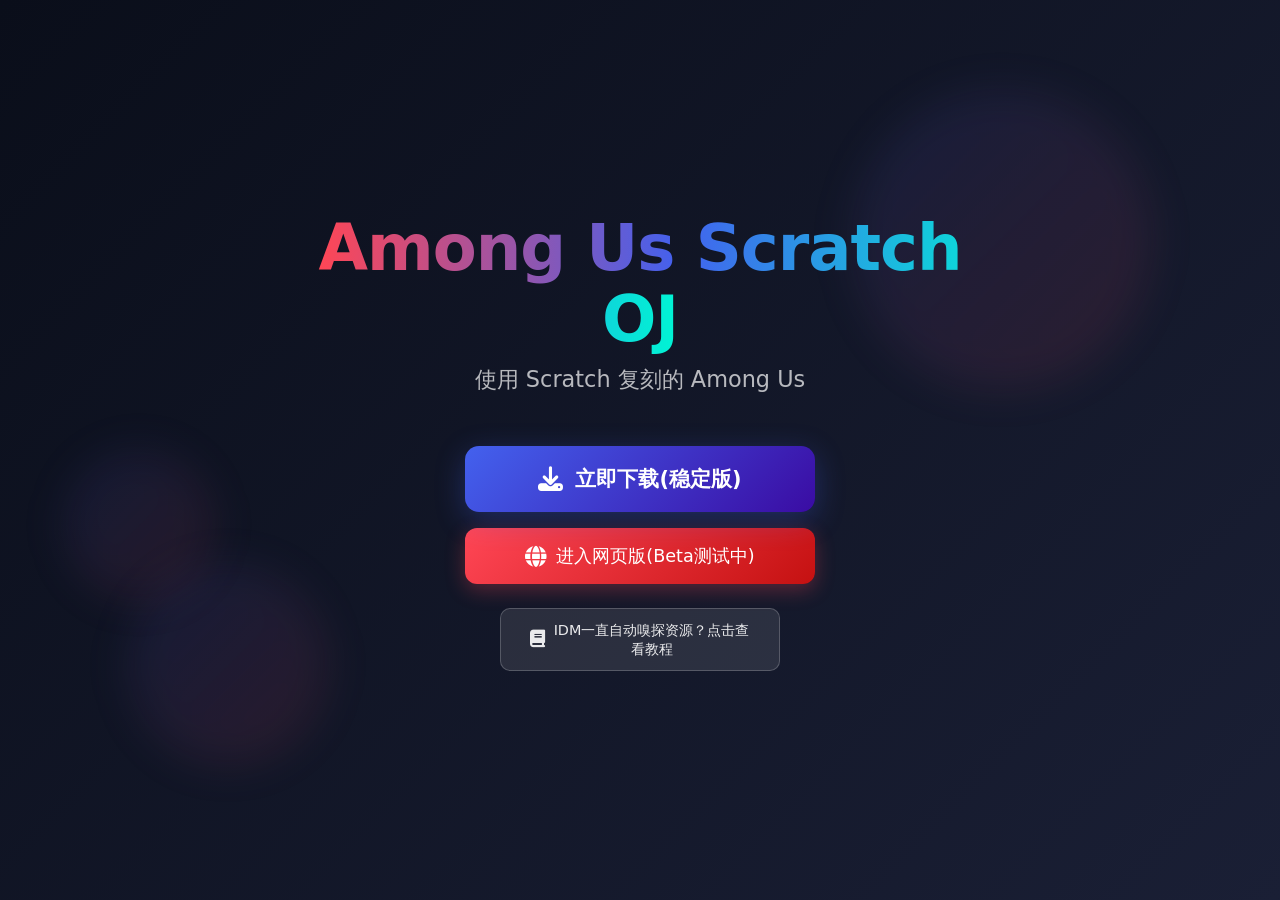
==== index.html @ cac551b1 "Update index.html" ====
<!DOCTYPE html>
<html lang="zh-CN">
<head>
    <meta charset="UTF-8">
    <meta name="viewport" content="width=device-width, initial-scale=1.0">
    <title>Among Us Scratch OJ</title>
    <link rel="stylesheet" href="https://cdnjs.cloudflare.com/ajax/libs/font-awesome/6.4.0/css/all.min.css">
    <style>
        * {
            margin: 0;
            padding: 0;
            box-sizing: border-box;
        }
        
        body {
            font-family: 'Segoe UI', system-ui, -apple-system, sans-serif;
            background: linear-gradient(135deg, #0a0e1a 0%, #1a1f35 100%);
            color: white;
            min-height: 100vh;
            display: flex;
            align-items: center;
            justify-content: center;
            overflow-x: hidden;
        }
        
        .container {
            text-align: center;
            max-width: 800px;
            padding: 3rem 2rem;
            position: relative;
            z-index: 2;
        }
        
        .title-container {
            margin-bottom: 3rem;
        }
        
        h1 {
            font-size: 4rem;
            font-weight: 800;
            margin-bottom: 0.5rem;
            letter-spacing: -1px;
            line-height: 1.1;
        }
        
        .title-gradient {
            background: linear-gradient(90deg, #ff4655 0%, #4361ee 50%, #00f5d4 100%);
            -webkit-background-clip: text;
            -webkit-text-fill-color: transparent;
            background-clip: text;
        }
        
        .subtitle {
            font-size: 1.4rem;
            color: rgba(255, 255, 255, 0.7);
            font-weight: 300;
            max-width: 600px;
            margin: 0 auto;
            line-height: 1.6;
        }
        
        .download-section {
            margin-top: 3rem;
        }
        
        .buttons-container {
            display: flex;
            flex-direction: column;
            align-items: center;
            gap: 1rem;
            margin-bottom: 1rem;
        }
        
        .download-btn {
            display: inline-flex;
            align-items: center;
            justify-content: center;
            gap: 12px;
            background: linear-gradient(135deg, #4361ee 0%, #3a0ca3 100%);
            color: white;
            font-size: 1.3rem;
            font-weight: 600;
            padding: 1.2rem 3rem;
            border-radius: 14px;
            text-decoration: none;
            transition: all 0.3s cubic-bezier(0.4, 0, 0.2, 1);
            box-shadow: 0 8px 30px rgba(67, 97, 238, 0.3);
            border: none;
            cursor: pointer;
            position: relative;
            overflow: hidden;
            width: 100%;
            max-width: 350px;
        }
        
        .download-btn:hover {
            transform: translateY(-3px);
            box-shadow: 0 15px 40px rgba(67, 97, 238, 0.5);
            background: linear-gradient(135deg, #4a6eff 0%, #4a0fb5 100%);
        }
        
        .download-btn:active {
            transform: translateY(0);
        }
        
        .web-btn {
            display: inline-flex;
            align-items: center;
            justify-content: center;
            gap: 10px;
            background: linear-gradient(135deg, #ff4655 0%, #c51111 100%);
            color: white;
            font-size: 1.1rem;
            font-weight: 500;
            padding: 1rem 2.5rem;
            border-radius: 12px;
            text-decoration: none;
            transition: all 0.3s cubic-bezier(0.4, 0, 0.2, 1);
            border: none;
            cursor: pointer;
            width: 100%;
            max-width: 350px;
            box-shadow: 0 6px 20px rgba(255, 70, 85, 0.3);
        }
        
        .web-btn:hover {
            transform: translateY(-2px);
            box-shadow: 0 12px 30px rgba(255, 70, 85, 0.5);
            background: linear-gradient(135deg, #ff5c6a 0%, #d52121 100%);
        }
        
        .web-btn:active {
            transform: translateY(0);
        }
        
        .tutorial-btn {
            display: inline-flex;
            align-items: center;
            justify-content: center;
            gap: 8px;
            background: rgba(255, 255, 255, 0.1);
            color: rgba(255, 255, 255, 0.9);
            font-size: 0.9rem;
            font-weight: 500;
            padding: 0.7rem 1.8rem;
            border-radius: 10px;
            text-decoration: none;
            transition: all 0.3s cubic-bezier(0.4, 0, 0.2, 1);
            border: 1px solid rgba(255, 255, 255, 0.2);
            cursor: pointer;
            width: 100%;
            max-width: 280px;
            margin-top: 0.5rem;
        }
        
        .tutorial-btn:hover {
            background: rgba(255, 255, 255, 0.15);
            color: white;
            border-color: rgba(255, 255, 255, 0.3);
            transform: translateY(-1px);
        }
        
        .tutorial-btn:active {
            transform: translateY(0);
        }
        
        .download-btn i, .web-btn i, .tutorial-btn i {
            font-size: 1.2em;
            transition: transform 0.3s ease;
        }
        
        .download-btn:hover i {
            transform: translateY(2px);
        }
        
        .web-btn:hover i {
            transform: translateY(1px);
        }
        
        .tutorial-btn:hover i {
            transform: translateY(1px);
        }
        
        .btn-pulse {
            position: absolute;
            width: 100%;
            height: 100%;
            top: 0;
            left: 0;
            border-radius: 14px;
            background: rgba(255, 255, 255, 0.1);
            opacity: 0;
            animation: pulse 2s infinite;
        }
        
        @keyframes pulse {
            0% {
                transform: scale(1);
                opacity: 0.7;
            }
            100% {
                transform: scale(1.1);
                opacity: 0;
            }
        }
        
        .version-info {
            margin-top: 1.5rem;
            color: rgba(255, 255, 255, 0.5);
            font-size: 0.9rem;
        }
        
        /* 装饰元素 */
        .decoration {
            position: absolute;
            width: 100%;
            height: 100%;
            top: 0;
            left: 0;
            z-index: 1;
            pointer-events: none;
        }
        
        .floating-shape {
            position: absolute;
            border-radius: 50%;
            background: linear-gradient(135deg, rgba(67, 97, 238, 0.1), rgba(255, 70, 85, 0.1));
            filter: blur(20px);
        }
        
        .shape-1 {
            width: 300px;
            height: 300px;
            top: 10%;
            right: 10%;
            animation: float 20s infinite ease-in-out;
        }
        
        .shape-2 {
            width: 200px;
            height: 200px;
            bottom: 15%;
            left: 10%;
            animation: float 25s infinite ease-in-out reverse;
        }
        
        .shape-3 {
            width: 150px;
            height: 150px;
            top: 50%;
            left: 5%;
            animation: float 18s infinite ease-in-out;
        }
        
        @keyframes float {
            0%, 100% {
                transform: translate(0, 0) rotate(0deg);
            }
            33% {
                transform: translate(30px, -50px) rotate(120deg);
            }
            66% {
                transform: translate(-20px, 20px) rotate(240deg);
            }
        }
        
        /* 响应式设计 */
        @media (max-width: 768px) {
            h1 {
                font-size: 2.8rem;
            }
            
            .subtitle {
                font-size: 1.2rem;
                padding: 0 1rem;
            }
            
            .download-btn {
                font-size: 1.1rem;
                padding: 1rem 2.5rem;
            }
            
            .web-btn {
                font-size: 1rem;
                padding: 0.9rem 2rem;
            }
            
            .tutorial-btn {
                font-size: 0.85rem;
                padding: 0.65rem 1.6rem;
                max-width: 250px;
            }
            
            .container {
                padding: 2rem 1.5rem;
            }
        }
        
        @media (max-width: 480px) {
            h1 {
                font-size: 2.2rem;
            }
            
            .subtitle {
                font-size: 1rem;
            }
            
            .download-btn {
                font-size: 1rem;
                padding: 0.9rem 2rem;
                flex-direction: column;
                gap: 8px;
            }
            
            .web-btn {
                font-size: 0.9rem;
                padding: 0.8rem 1.8rem;
                flex-direction: column;
                gap: 6px;
            }
            
            .tutorial-btn {
                font-size: 0.8rem;
                padding: 0.6rem 1.4rem;
                flex-direction: column;
                gap: 5px;
                max-width: 220px;
            }
            
            .download-btn i, .web-btn i, .tutorial-btn i {
                font-size: 1.4em;
            }
        }
        
        /* 加载动画 */
        .loading-dots {
            display: none;
            gap: 8px;
            margin-top: 1rem;
            justify-content: center;
        }
        
        .loading-dots span {
            width: 10px;
            height: 10px;
            border-radius: 50%;
            background: #4361ee;
            animation: bounce 1.4s infinite ease-in-out both;
        }
        
        .loading-dots span:nth-child(1) {
            animation-delay: -0.32s;
        }
        
        .loading-dots span:nth-child(2) {
            animation-delay: -0.16s;
        }
        
        @keyframes bounce {
            0%, 80%, 100% {
                transform: scale(0);
            }
            40% {
                transform: scale(1);
            }
        }
    </style>
</head>
<body>
    <!-- 背景装饰 -->
    <div class="decoration">
        <div class="floating-shape shape-1"></div>
        <div class="floating-shape shape-2"></div>
        <div class="floating-shape shape-3"></div>
    </div>
    
    <!-- 主内容 -->
    <div class="container">
        <div class="title-container">
            <h1><span class="title-gradient">Among Us Scratch OJ</span></h1>
            <p class="subtitle">使用 Scratch 复刻的 Among Us</p>
        </div>
        
        <div class="download-section">
            <div class="buttons-container">
                <a href=".download" class="download-btn" id="downloadBtn">
                    <span class="btn-pulse"></span>
                    <i class="fas fa-download"></i>
                    立即下载(稳定版)
                </a>
                
                <a href="http://auoj.mvmzf.cn:8080/" class="web-btn" id="webBtn" target="_blank">
                    <i class="fas fa-globe"></i>
                    进入网页版(Beta测试中)
                </a>
                
                <a href="https://auoj.ytt11.xyz/jump-to/auoj_blog" class="tutorial-btn" id="tutorialBtn" target="_blank">
                    <i class="fas fa-book"></i>
                    IDM一直自动嗅探资源？点击查看教程
                </a>
            </div>
            
            <div class="loading-dots" id="loadingDots">
                <span></span>
                <span></span>
                <span></span>
            </div>
        </div>
    </div>
    
    <script>
        document.addEventListener('DOMContentLoaded', function() {
            const downloadBtn = document.getElementById('downloadBtn');
            const webBtn = document.getElementById('webBtn');
            const tutorialBtn = document.getElementById('tutorialBtn');
            const loadingDots = document.getElementById('loadingDots');
            
            // 点击下载按钮
            downloadBtn.addEventListener('click', function(e) {
                e.preventDefault();
                
                // 显示加载动画
                downloadBtn.style.opacity = '0.8';
                downloadBtn.style.pointerEvents = 'none';
                webBtn.style.opacity = '0.8';
                webBtn.style.pointerEvents = 'none';
                tutorialBtn.style.opacity = '0.8';
                tutorialBtn.style.pointerEvents = 'none';
                loadingDots.style.display = 'flex';
                
                // 模拟下载过程
                setTimeout(() => {
                    // 在实际应用中，这里应该跳转到下载页面
                    window.location.href = './download';
                    
                    // 恢复按钮状态（如果跳转失败）
                    setTimeout(() => {
                        downloadBtn.style.opacity = '1';
                        downloadBtn.style.pointerEvents = 'auto';
                        webBtn.style.opacity = '1';
                        webBtn.style.pointerEvents = 'auto';
                        tutorialBtn.style.opacity = '1';
                        tutorialBtn.style.pointerEvents = 'auto';
                        loadingDots.style.display = 'none';
                    }, 3000);
                }, 1500);
            });
            
            // 点击网页版按钮
            webBtn.addEventListener('click', function(e) {
                // 添加点击反馈
                this.style.transform = 'scale(0.95)';
                setTimeout(() => {
                    this.style.transform = '';
                }, 150);
                
                // 在新标签页中打开网页版（target="_blank"已设置）
                console.log('正在打开网页版: http://auoj.mvmzf.cn:8080/');
            });
            
            // 点击教程按钮
            tutorialBtn.addEventListener('click', function(e) {
                // 添加点击反馈
                this.style.transform = 'scale(0.95)';
                setTimeout(() => {
                    this.style.transform = '';
                }, 150);
                
                // 在新标签页中打开教程（target="_blank"已设置）
                console.log('正在打开教程: https://auoj.ytt11.xyz/jump-to/auoj_blog');
            });
            
            // 添加键盘支持
            document.addEventListener('keydown', function(e) {
                if (e.key === 'Enter' || e.key === ' ') {
                    downloadBtn.focus();
                }
                
                if (e.key === 'Enter' && document.activeElement === downloadBtn) {
                    downloadBtn.click();
                }
                
                // 按W键聚焦网页版按钮
                if (e.key === 'w' || e.key === 'W') {
                    webBtn.focus();
                    e.preventDefault();
                }
                
                // 按T键聚焦教程按钮
                if (e.key === 't' || e.key === 'T') {
                    tutorialBtn.focus();
                    e.preventDefault();
                }
                
                // 按Enter键在网页版按钮上时
                if (e.key === 'Enter' && document.activeElement === webBtn) {
                    // 按钮的target="_blank"会在新标签页打开
                }
                
                // 按Enter键在教程按钮上时
                if (e.key === 'Enter' && document.activeElement === tutorialBtn) {
                    // 按钮的target="_blank"会在新标签页打开
                }
            });
            
            // 装饰元素动画增强
            const shapes = document.querySelectorAll('.floating-shape');
            shapes.forEach(shape => {
                // 随机动画参数
                const duration = Math.random() * 15 + 20;
                shape.style.animationDuration = `${duration}s`;
            });
        });
    </script>
</body>
</html>
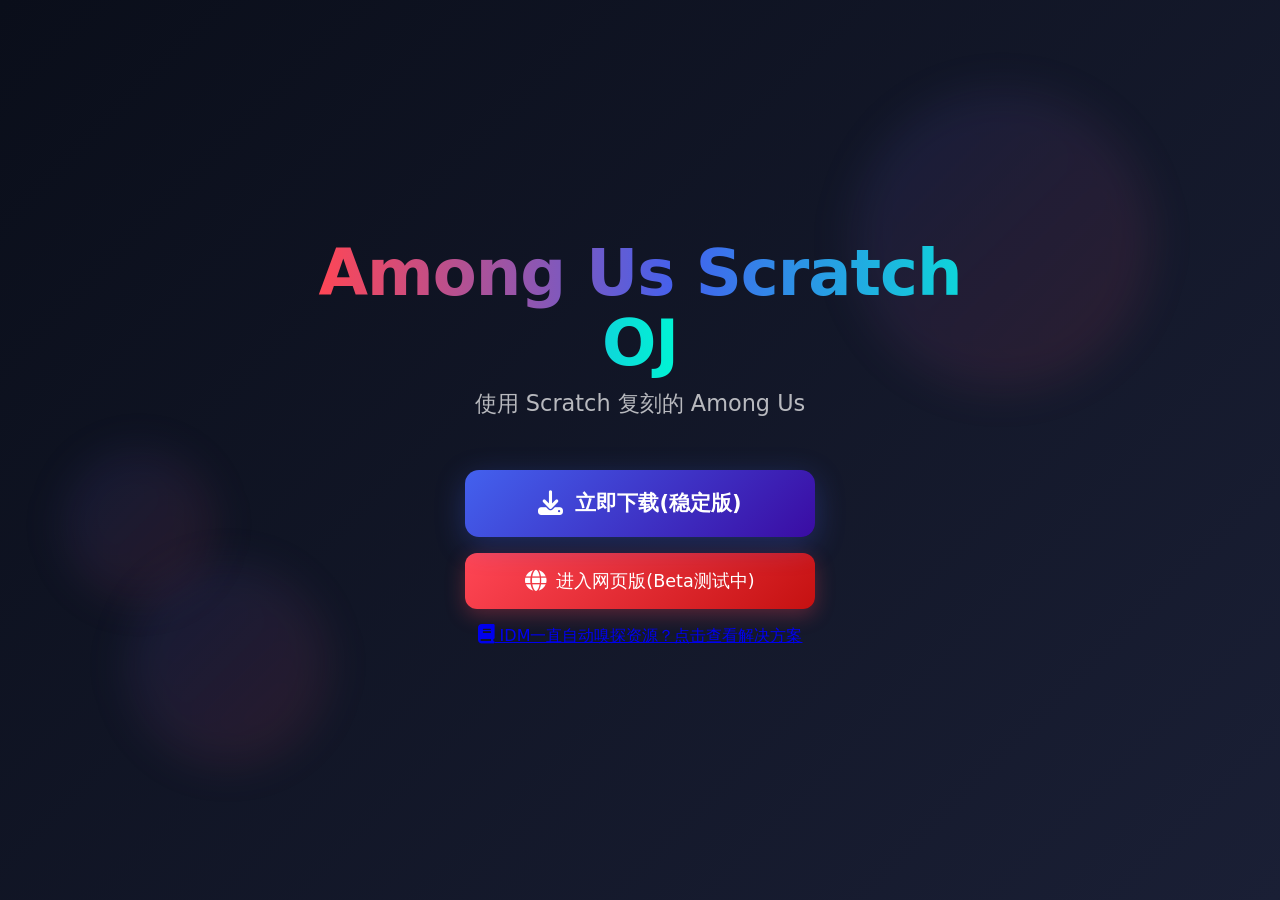
==== commit 4e83057f: "Update index.html" ====
--- a/index.html
+++ b/index.html
@@ -133,7 +133,7 @@
             transform: translateY(0);
         }
         
-        .tutorial-btn {
+        .-btn {
             display: inline-flex;
             align-items: center;
             justify-content: center;
@@ -153,7 +153,7 @@
             margin-top: 0.5rem;
         }
         
-        .tutorial-btn:hover {
+        .-btn:hover {
             background: rgba(255, 255, 255, 0.15);
             color: white;
             border-color: rgba(255, 255, 255, 0.3);
@@ -396,7 +396,7 @@
                 
                 <a href="https://auoj.ytt11.xyz/jump-to/auoj_blog" class="tutorial-btn" id="tutorialBtn" target="_blank">
                     <i class="fas fa-book"></i>
-                    IDM一直自动嗅探资源？点击查看教程
+                    IDM一直自动嗅探资源？点击查看解决方案
                 </a>
             </div>
             
@@ -459,7 +459,7 @@
             });
             
             // 点击教程按钮
-            tutorialBtn.addEventListener('click', function(e) {
+            Btn.addEventListener('click', function(e) {
                 // 添加点击反馈
                 this.style.transform = 'scale(0.95)';
                 setTimeout(() => {
@@ -488,7 +488,7 @@
                 
                 // 按T键聚焦教程按钮
                 if (e.key === 't' || e.key === 'T') {
-                    tutorialBtn.focus();
+                    Btn.focus();
                     e.preventDefault();
                 }
                 
@@ -498,7 +498,7 @@
                 }
                 
                 // 按Enter键在教程按钮上时
-                if (e.key === 'Enter' && document.activeElement === tutorialBtn) {
+                if (e.key === 'Enter' && document.activeElement === Btn) {
                     // 按钮的target="_blank"会在新标签页打开
                 }
             });
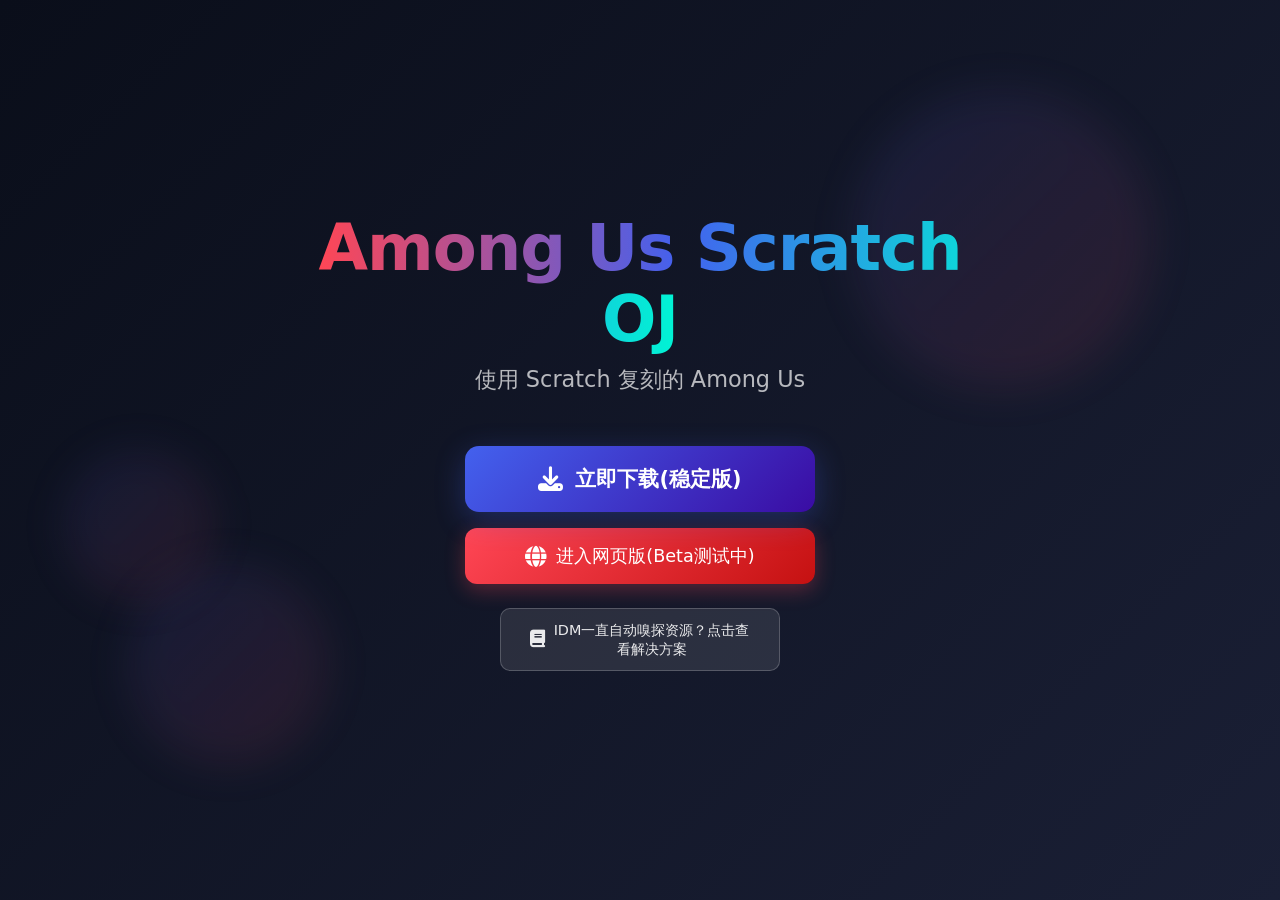
==== commit ccf331e7: "Rename button class and update event listeners" ====
--- a/index.html
+++ b/index.html
@@ -133,7 +133,7 @@
             transform: translateY(0);
         }
         
-        .-btn {
+        .tutorial-btn {
             display: inline-flex;
             align-items: center;
             justify-content: center;
@@ -153,7 +153,7 @@
             margin-top: 0.5rem;
         }
         
-        .-btn:hover {
+        .tutorial-btn:hover {
             background: rgba(255, 255, 255, 0.15);
             color: white;
             border-color: rgba(255, 255, 255, 0.3);
@@ -459,7 +459,7 @@
             });
             
             // 点击教程按钮
-            Btn.addEventListener('click', function(e) {
+            tutorialBtn.addEventListener('click', function(e) {
                 // 添加点击反馈
                 this.style.transform = 'scale(0.95)';
                 setTimeout(() => {
@@ -488,7 +488,7 @@
                 
                 // 按T键聚焦教程按钮
                 if (e.key === 't' || e.key === 'T') {
-                    Btn.focus();
+                    tutorialBtn.focus();
                     e.preventDefault();
                 }
                 
@@ -498,7 +498,7 @@
                 }
                 
                 // 按Enter键在教程按钮上时
-                if (e.key === 'Enter' && document.activeElement === Btn) {
+                if (e.key === 'Enter' && document.activeElement === tutorialBtn) {
                     // 按钮的target="_blank"会在新标签页打开
                 }
             });
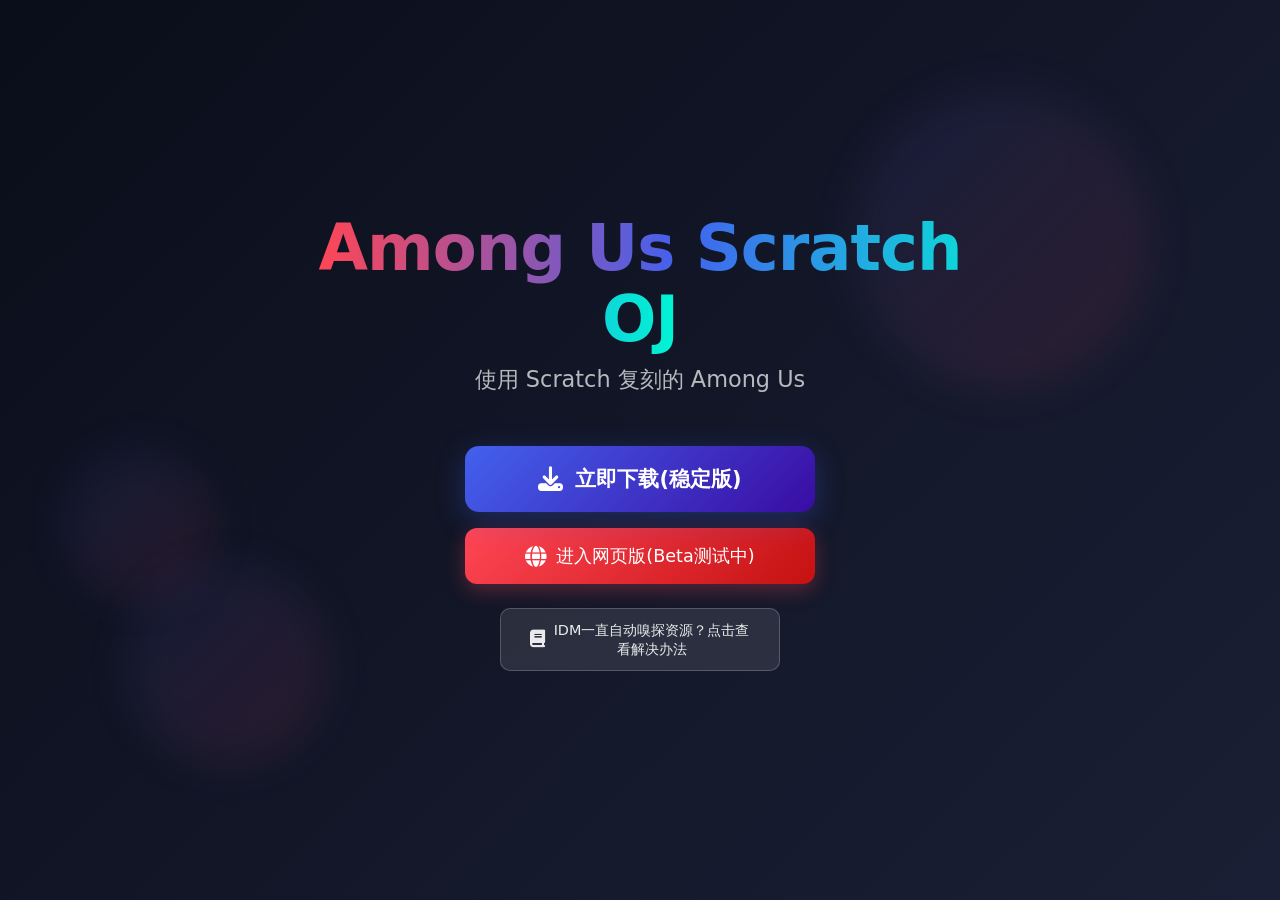
==== commit cef67713: "Update index.html" ====
--- a/index.html
+++ b/index.html
@@ -389,14 +389,14 @@
                     立即下载(稳定版)
                 </a>
                 
-                <a href="http://auoj.mvmzf.cn:8080/" class="web-btn" id="webBtn" target="_blank">
+                <a href="https://auoj.ytt11.xyz/jump-to/onlineplay" class="web-btn" id="webBtn" target="_blank">
                     <i class="fas fa-globe"></i>
                     进入网页版(Beta测试中)
                 </a>
                 
                 <a href="https://auoj.ytt11.xyz/jump-to/auoj_blog" class="tutorial-btn" id="tutorialBtn" target="_blank">
                     <i class="fas fa-book"></i>
-                    IDM一直自动嗅探资源？点击查看解决方案
+                    IDM一直自动嗅探资源？点击查看解决办法
                 </a>
             </div>
             
@@ -455,7 +455,7 @@
                 }, 150);
                 
                 // 在新标签页中打开网页版（target="_blank"已设置）
-                console.log('正在打开网页版: http://auoj.mvmzf.cn:8080/');
+                console.log('正在打开网页版: http://auoj.mvmzf.cn:4433/');
             });
             
             // 点击教程按钮
@@ -494,12 +494,12 @@
                 
                 // 按Enter键在网页版按钮上时
                 if (e.key === 'Enter' && document.activeElement === webBtn) {
-                    // 按钮的target="_blank"会在新标签页打开
+                    // 按钮的="_blank"会在新标签页打开
                 }
                 
                 // 按Enter键在教程按钮上时
                 if (e.key === 'Enter' && document.activeElement === tutorialBtn) {
-                    // 按钮的target="_blank"会在新标签页打开
+                    // 按钮的="_blank"会在新标签页打开
                 }
             });
             
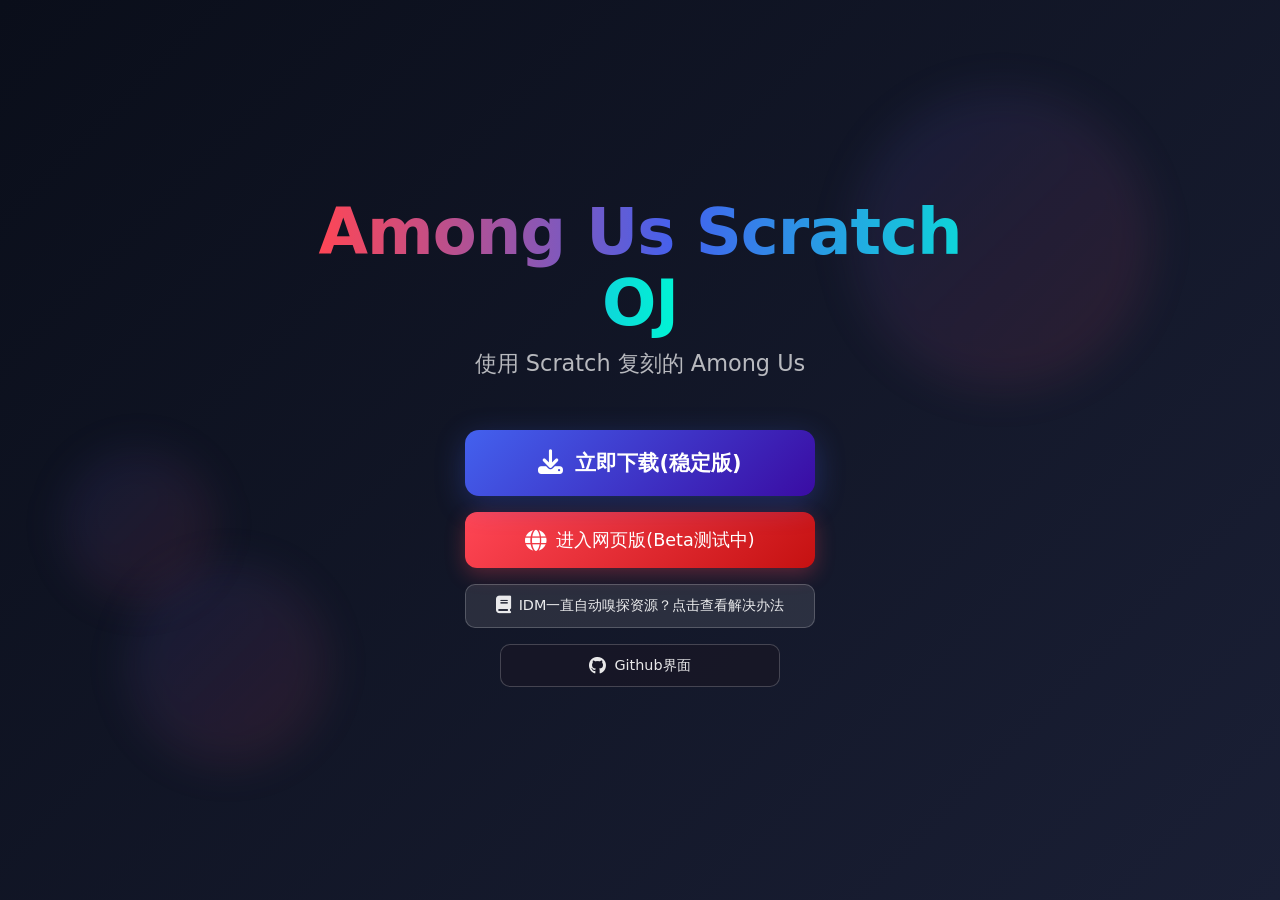
==== commit f609853c: "Update index.html" ====
--- a/index.html
+++ b/index.html
@@ -149,8 +149,8 @@
             border: 1px solid rgba(255, 255, 255, 0.2);
             cursor: pointer;
             width: 100%;
-            max-width: 280px;
-            margin-top: 0.5rem;
+            max-width: 350px;
+            text-align: center;
         }
         
         .tutorial-btn:hover {
@@ -164,7 +164,37 @@
             transform: translateY(0);
         }
         
-        .download-btn i, .web-btn i, .tutorial-btn i {
+        .github-btn {
+            display: inline-flex;
+            align-items: center;
+            justify-content: center;
+            gap: 8px;
+            background: rgba(24, 23, 38, 0.8);
+            color: rgba(255, 255, 255, 0.9);
+            font-size: 0.9rem;
+            font-weight: 500;
+            padding: 0.7rem 1.8rem;
+            border-radius: 10px;
+            text-decoration: none;
+            transition: all 0.3s cubic-bezier(0.4, 0, 0.2, 1);
+            border: 1px solid rgba(255, 255, 255, 0.2);
+            cursor: pointer;
+            width: 100%;
+            max-width: 280px;
+        }
+        
+        .github-btn:hover {
+            background: rgba(36, 35, 48, 0.9);
+            color: white;
+            border-color: rgba(255, 255, 255, 0.3);
+            transform: translateY(-1px);
+        }
+        
+        .github-btn:active {
+            transform: translateY(0);
+        }
+        
+        .download-btn i, .web-btn i, .tutorial-btn i, .github-btn i {
             font-size: 1.2em;
             transition: transform 0.3s ease;
         }
@@ -177,7 +207,7 @@
             transform: translateY(1px);
         }
         
-        .tutorial-btn:hover i {
+        .tutorial-btn:hover i, .github-btn:hover i {
             transform: translateY(1px);
         }
         
@@ -285,10 +315,10 @@
                 padding: 0.9rem 2rem;
             }
             
-            .tutorial-btn {
+            .tutorial-btn, .github-btn {
                 font-size: 0.85rem;
                 padding: 0.65rem 1.6rem;
-                max-width: 250px;
+                max-width: 280px;
             }
             
             .container {
@@ -319,15 +349,15 @@
                 gap: 6px;
             }
             
-            .tutorial-btn {
+            .tutorial-btn, .github-btn {
                 font-size: 0.8rem;
                 padding: 0.6rem 1.4rem;
                 flex-direction: column;
                 gap: 5px;
-                max-width: 220px;
-            }
-            
-            .download-btn i, .web-btn i, .tutorial-btn i {
+                max-width: 240px;
+            }
+            
+            .download-btn i, .web-btn i, .tutorial-btn i, .github-btn i {
                 font-size: 1.4em;
             }
         }
@@ -398,6 +428,11 @@
                     <i class="fas fa-book"></i>
                     IDM一直自动嗅探资源？点击查看解决办法
                 </a>
+                
+                <a href="https://github.com/zhuo-yue-shi/AmongUsSc/" class="github-btn" id="githubBtn" target="_blank">
+                    <i class="fab fa-github"></i>
+                    Github界面
+                </a>
             </div>
             
             <div class="loading-dots" id="loadingDots">
@@ -413,6 +448,7 @@
             const downloadBtn = document.getElementById('downloadBtn');
             const webBtn = document.getElementById('webBtn');
             const tutorialBtn = document.getElementById('tutorialBtn');
+            const githubBtn = document.getElementById('githubBtn');
             const loadingDots = document.getElementById('loadingDots');
             
             // 点击下载按钮
@@ -426,6 +462,8 @@
                 webBtn.style.pointerEvents = 'none';
                 tutorialBtn.style.opacity = '0.8';
                 tutorialBtn.style.pointerEvents = 'none';
+                githubBtn.style.opacity = '0.8';
+                githubBtn.style.pointerEvents = 'none';
                 loadingDots.style.display = 'flex';
                 
                 // 模拟下载过程
@@ -441,6 +479,8 @@
                         webBtn.style.pointerEvents = 'auto';
                         tutorialBtn.style.opacity = '1';
                         tutorialBtn.style.pointerEvents = 'auto';
+                        githubBtn.style.opacity = '1';
+                        githubBtn.style.pointerEvents = 'auto';
                         loadingDots.style.display = 'none';
                     }, 3000);
                 }, 1500);
@@ -455,7 +495,7 @@
                 }, 150);
                 
                 // 在新标签页中打开网页版（target="_blank"已设置）
-                console.log('正在打开网页版: http://auoj.mvmzf.cn:4433/');
+                console.log('正在打开网页版: https://auoj.ytt11.xyz/jump-to/onlineplay');
             });
             
             // 点击教程按钮
@@ -470,6 +510,18 @@
                 console.log('正在打开教程: https://auoj.ytt11.xyz/jump-to/auoj_blog');
             });
             
+            // 点击Github按钮
+            githubBtn.addEventListener('click', function(e) {
+                // 添加点击反馈
+                this.style.transform = 'scale(0.95)';
+                setTimeout(() => {
+                    this.style.transform = '';
+                }, 150);
+                
+                // 在新标签页中打开Github（target="_blank"已设置）
+                console.log('正在打开Github界面: https://github.com/zhuo-yue-shi/AmongUsSc/');
+            });
+            
             // 添加键盘支持
             document.addEventListener('keydown', function(e) {
                 if (e.key === 'Enter' || e.key === ' ') {
@@ -492,14 +544,10 @@
                     e.preventDefault();
                 }
                 
-                // 按Enter键在网页版按钮上时
-                if (e.key === 'Enter' && document.activeElement === webBtn) {
-                    // 按钮的="_blank"会在新标签页打开
-                }
-                
-                // 按Enter键在教程按钮上时
-                if (e.key === 'Enter' && document.activeElement === tutorialBtn) {
-                    // 按钮的="_blank"会在新标签页打开
+                // 按G键聚焦Github按钮
+                if (e.key === 'g' || e.key === 'G') {
+                    githubBtn.focus();
+                    e.preventDefault();
                 }
             });
             
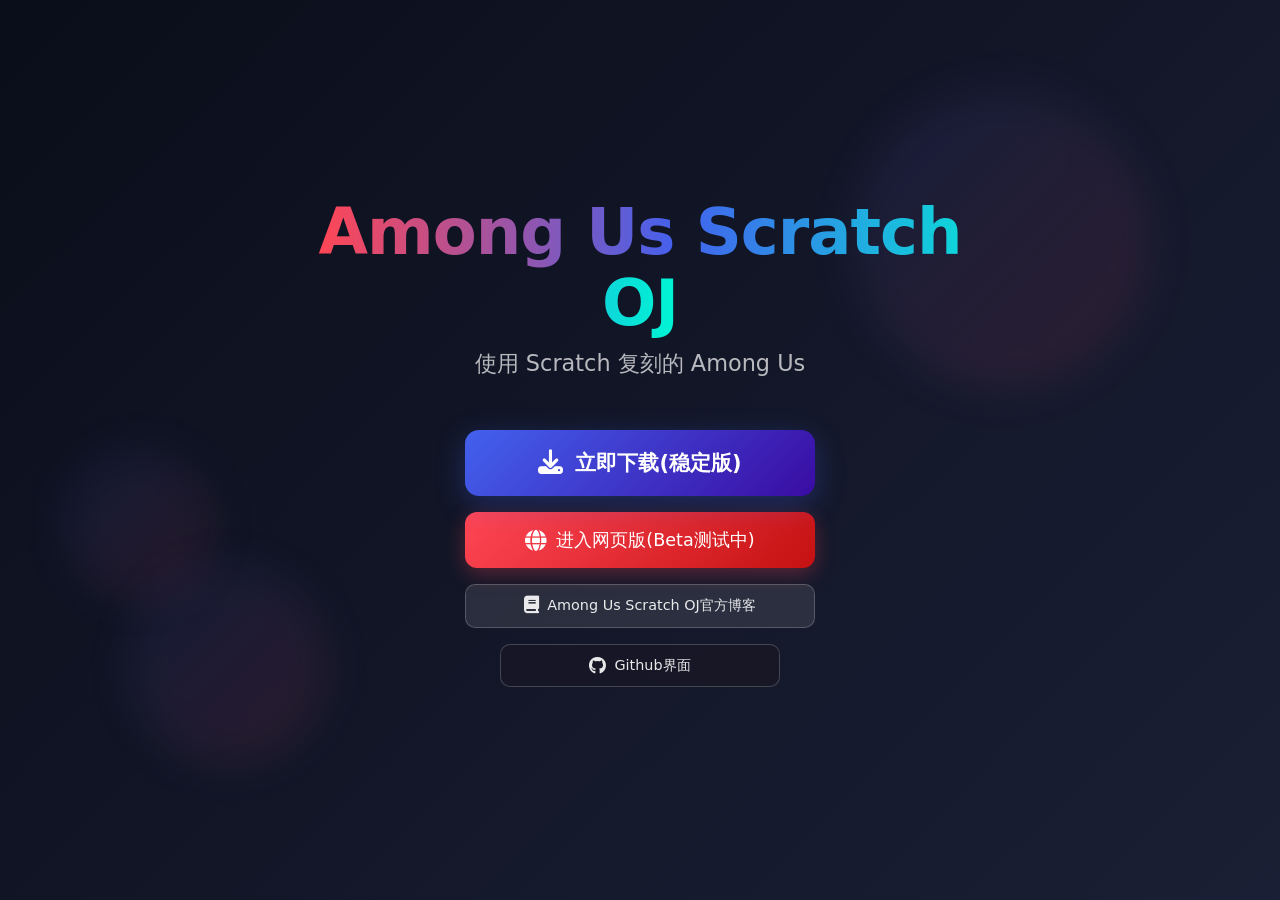
==== commit b60e500d: "Update index.html" ====
--- a/index.html
+++ b/index.html
@@ -419,14 +419,14 @@
                     立即下载(稳定版)
                 </a>
                 
-                <a href="https://auoj.ytt11.xyz/jump-to/onlineplay" class="web-btn" id="webBtn" target="_blank">
+                <a href="/jump-to/onlineplay" class="web-btn" id="webBtn" target="_blank">
                     <i class="fas fa-globe"></i>
                     进入网页版(Beta测试中)
                 </a>
                 
-                <a href="https://auoj.ytt11.xyz/jump-to/auoj_blog" class="tutorial-btn" id="tutorialBtn" target="_blank">
+                <a href="/jump-to/auoj_blog" class="tutorial-btn" id="tutorialBtn" target="_blank">
                     <i class="fas fa-book"></i>
-                    IDM一直自动嗅探资源？点击查看解决办法
+                    Among Us Scratch OJ官方博客
                 </a>
                 
                 <a href="https://github.com/zhuo-yue-shi/AmongUsSc/" class="github-btn" id="githubBtn" target="_blank">
